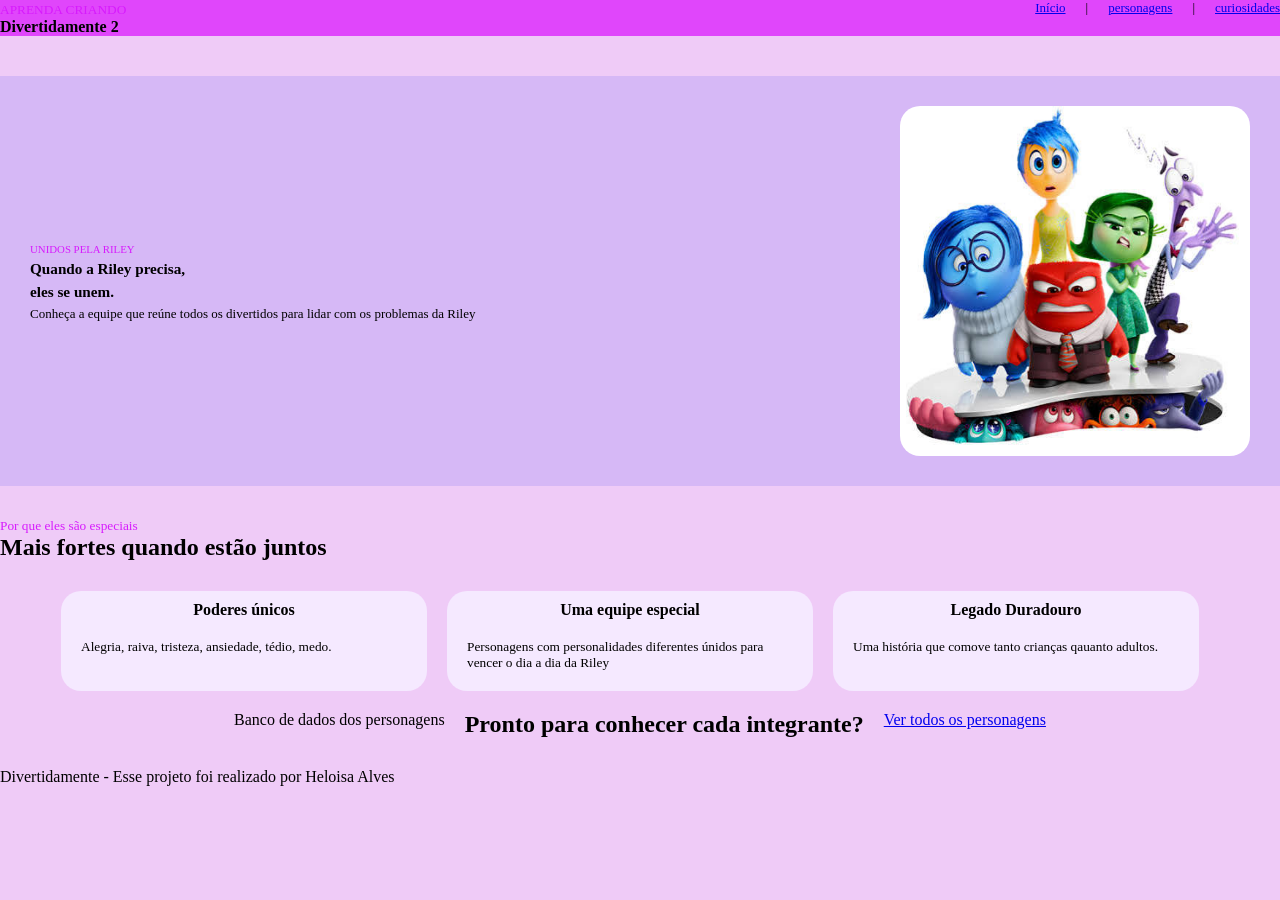
==== index.html @ 95b580fa "first commit" ====
<!DOCTYPE html>
<html lang="pt-BR">
    <head>
        <meta charset="UTF-8"/>
        <title>Projeto</title>
        <link rel="stylesheet" href="css/style.css"/>
    </head>
    <body>
        <header>
            <section id="aprenda">
            <small class="purple
            ">APRENDA CRIANDO</small>
            <h4>Divertidamente 2</h4>
            </section>

            <section id="menu">
                <a href="index.html">Início</a>
                <p>|</p>
                <a href="pages/personagens.html">personagens</a>
                <p>|</p>
                <a href="pages/curiosidades.html">curiosidades</a>
            </section>
        </header>

        <main>
            <section id="introducao">
                <article>
                    <small class="purple
                    "> UNIDOS PELA RILEY</small>
                    <h1>Quando a Riley precisa,</h1>
                    <h1>eles se unem.</h1>
                    <p>Conheça a equipe que reúne todos os divertidos para lidar com os problemas da Riley </p>
                </article>
                <img src="assets/img/logo1.png" alt="Imagem representando todos os personagem de Divertidamente"/>
            </section>

            <section id="galeria">
                    <article>
                    <small class="purple
                    ">Por que eles são especiais</small>
                    <h2>Mais fortes quando estão juntos</h2>
                </article>
            </section>

            <section id="fotos">
                <article class="foto">

                    <p>Poderes únicos</p>
                    <small class="descricao">Alegria, raiva, tristeza, ansiedade, tédio, medo.</small>
                 </article>
                <article class="foto">

                    <p>Uma equipe especial</p>
                     <small class="descricao">Personagens com personalidades diferentes únidos para vencer o dia a dia da Riley</small>
                </article>
                 <article class="foto">

                    <p>Legado Duradouro</p>
                    <small class="descricao">Uma história que comove tanto crianças qauanto adultos.</small>
                </article>
                <article id="banco"></article>
                <p>Banco de dados dos personagens</p>
                <h2> Pronto para conhecer cada integrante?</h2>
                <a href="pages/personagens.html">Ver todos os personagens</a>

        </main>
        <footer>
            <p>Divertidamente - Esse projeto foi realizado por Heloisa Alves</p>
        </footer>
    </body>
</html>
---- css/style.css ----
* {
    padding: 0;
    margin: 0;
    box-sizing: border-box;
}

body {
    font-family:Georgia, 'Times New Roman', Times, serif;
    background-color: rgb(239, 203, 247);

}

header {
    background-color: rgb(224, 70, 251);
    display: flex;
    justify-content: space-between;
    color: black;

    margin-bottom: 40px;
}

#introducao {
    display: flex;
    flex-direction: row;
    gap: 30px;
    padding: 30px;
    background-color: rgba(189, 165, 245, 0.5);
    align-items: center;
    justify-content: space-between;
    margin-bottom: 30px;
    line-height: 1.5;
}


#introducao h2 {
    margin-top: 10px;
    margin-bottom: 10px;
    line-height: normal;
}

#introducao {
    font-family:Georgia, 'Times New Roman', Times, serif;
    font-size: small;
    color: black;
}

#introducao img {
    border-radius: 20px;
    width: 350px;
    height: 350px;
}

#fotos {
    display: flex;
    flex-wrap: wrap;
    justify-content: center;
    padding: 30px;
    gap: 20px;
}

.foto {
    background-color: rgb(245, 233, 255);
    border-radius: 20px;
    width: 30%;
    flex-direction: row;
    justify-content: center;
    align-items: center;
}

.foto img {
    width: 100%;
    border-radius: 20px;
    height: 300px;
    object-fit: cover;
}

.foto p {
    margin-top: 10px;
    font-weight: bold;
    text-align: center;
}

.purple {
    color: rgb(215, 27, 253)
}


#menu {
   display: flex;
   gap:20px;
   font-size: small;
}

.descricao {
    padding: 20px;
    display: flex;
    align-items: center;
}

.banco {
    background-color: rgba(189, 165, 245, 0.5);
    align-items: center;
}
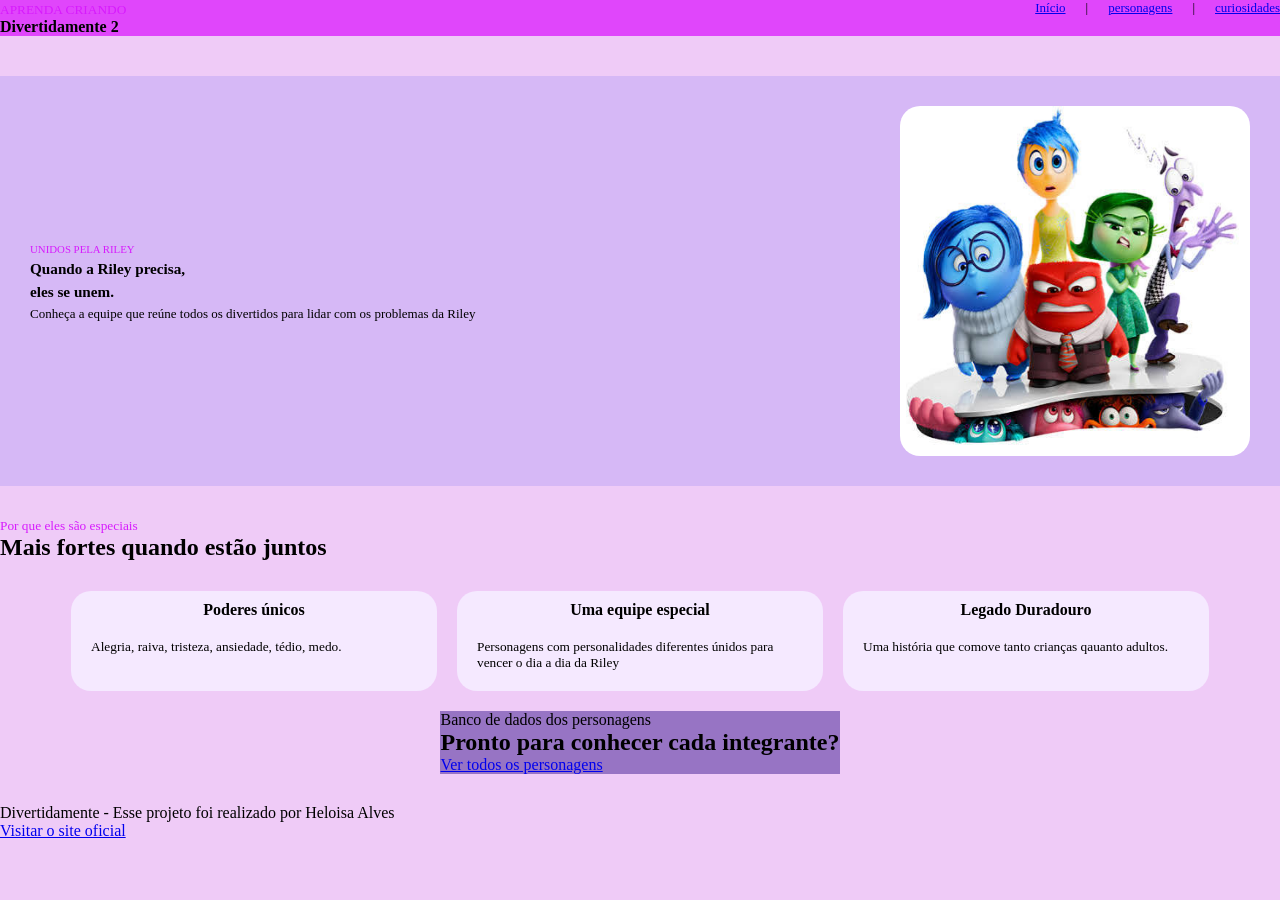
==== commit e0a31403: "feat: adiciona link" ====
--- a/index.html
+++ b/index.html
@@ -58,14 +58,21 @@
                     <p>Legado Duradouro</p>
                     <small class="descricao">Uma história que comove tanto crianças qauanto adultos.</small>
                 </article>
-                <article id="banco"></article>
+                <article id="banco">
                 <p>Banco de dados dos personagens</p>
                 <h2> Pronto para conhecer cada integrante?</h2>
                 <a href="pages/personagens.html">Ver todos os personagens</a>
-
+                </article>
         </main>
         <footer>
             <p>Divertidamente - Esse projeto foi realizado por Heloisa Alves</p>
+            <a
+  href="https://www.disney.com.br/filmes/divertidamente-2"
+  target="_blank"
+  rel="noreferrer"
+>
+  Visitar o site oficial
+</a>
         </footer>
     </body>
 </html>
--- a/css/style.css
+++ b/css/style.css
@@ -97,7 +97,8 @@
     align-items: center;
 }
 
-.banco {
-    background-color: rgba(189, 165, 245, 0.5);
+#banco {
+    background-color: rgba(64, 30, 145, 0.5);
     align-items: center;
+    
 }
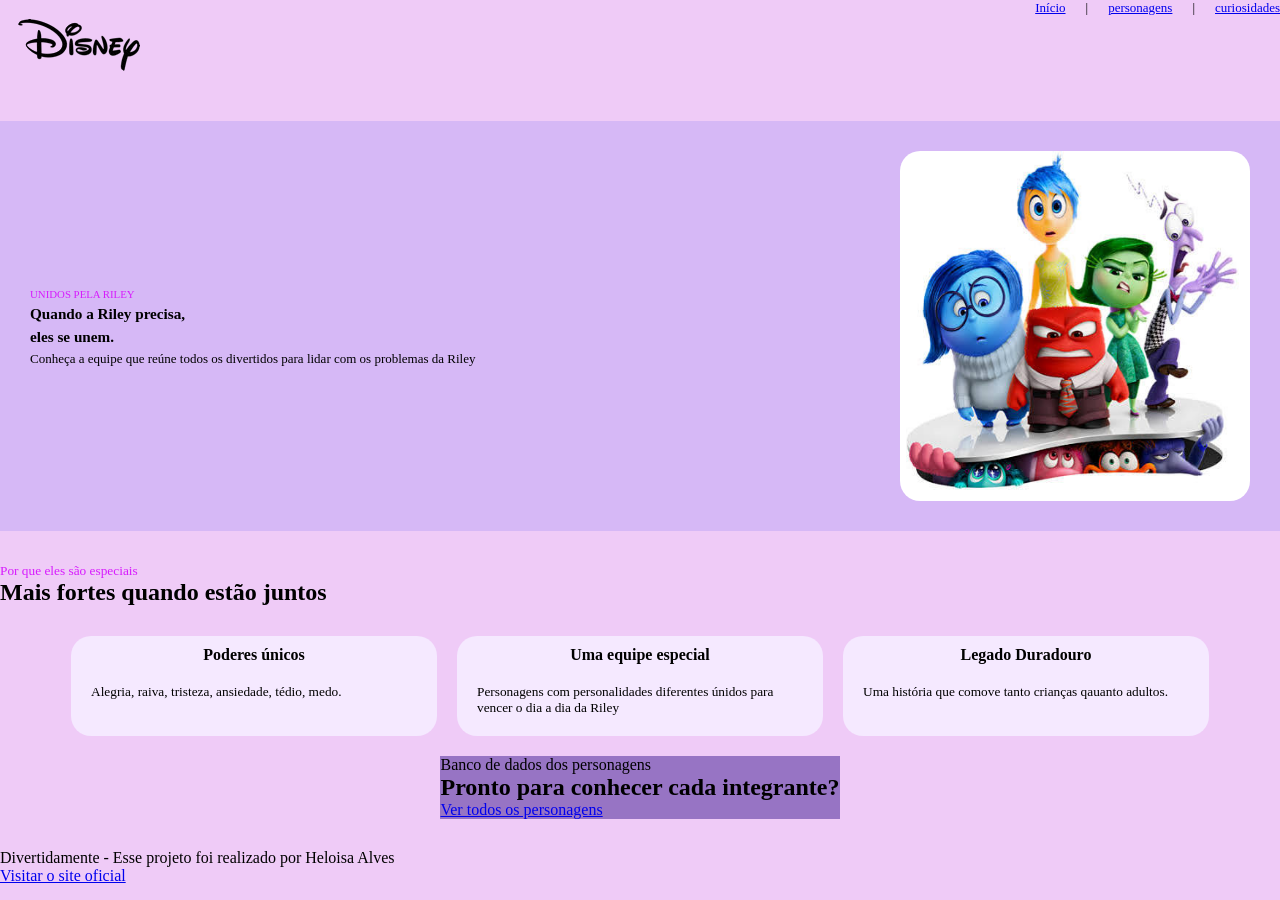
==== commit 69266406: "feat: adiciona imagem ao projeto" ====
--- a/index.html
+++ b/index.html
@@ -7,11 +7,7 @@
     </head>
     <body>
         <header>
-            <section id="aprenda">
-            <small class="purple
-            ">APRENDA CRIANDO</small>
-            <h4>Divertidamente 2</h4>
-            </section>
+             <img src="assets/img/disney.png" alt="Imagem representando todos os personagem de Divertidamente"/>
 
             <section id="menu">
                 <a href="index.html">Início</a>
--- a/css/style.css
+++ b/css/style.css
@@ -11,7 +11,6 @@
 }
 
 header {
-    background-color: rgb(224, 70, 251);
     display: flex;
     justify-content: space-between;
     color: black;
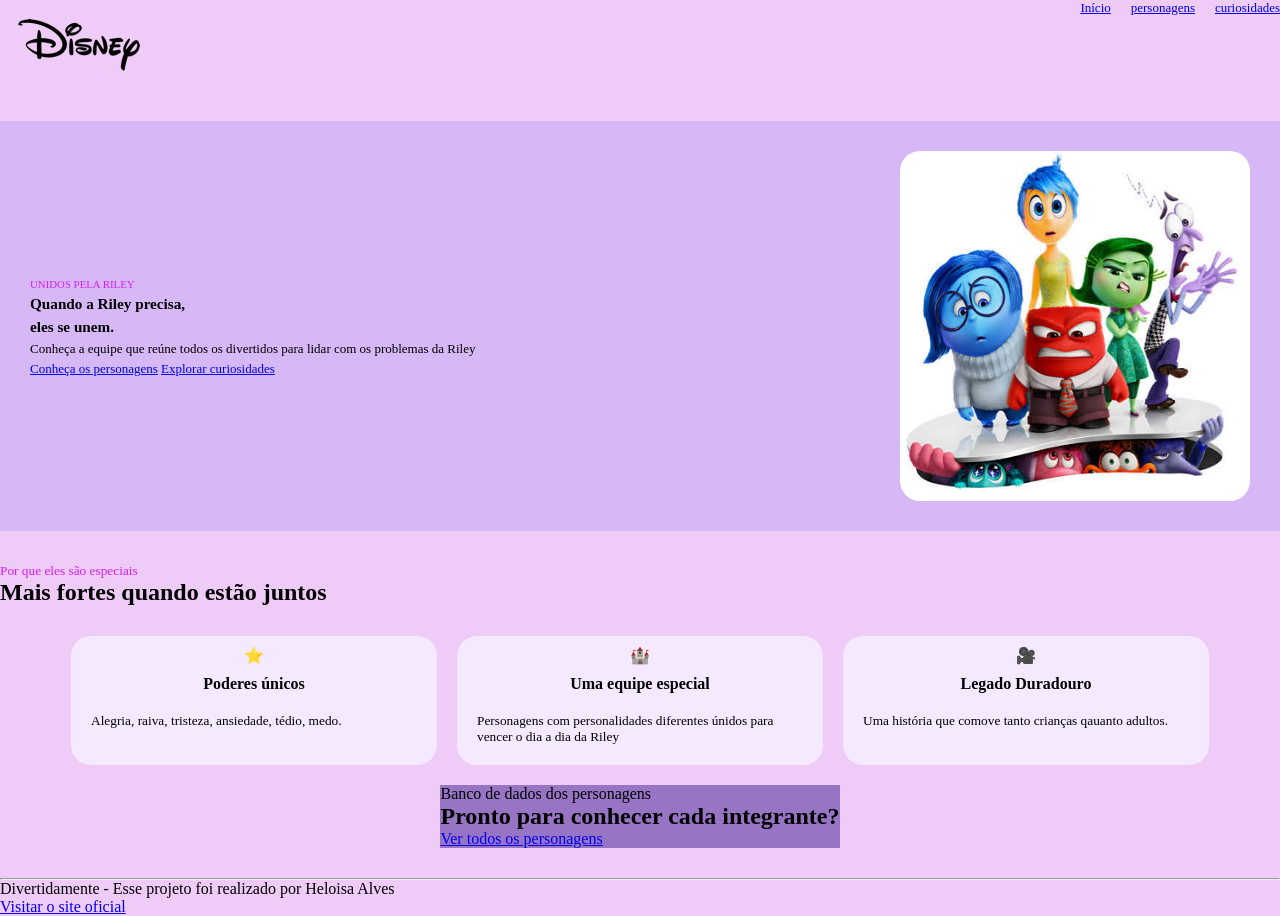
==== commit 76469376: "feat: arruma paginas" ====
--- a/index.html
+++ b/index.html
@@ -7,13 +7,11 @@
     </head>
     <body>
         <header>
-             <img src="assets/img/disney.png" alt="Imagem representando todos os personagem de Divertidamente"/>
+             <img src="assets/img/disney.png" alt="Logo da Disney"/>
 
             <section id="menu">
                 <a href="index.html">Início</a>
-                <p>|</p>
                 <a href="pages/personagens.html">personagens</a>
-                <p>|</p>
                 <a href="pages/curiosidades.html">curiosidades</a>
             </section>
         </header>
@@ -26,7 +24,12 @@
                     <h1>Quando a Riley precisa,</h1>
                     <h1>eles se unem.</h1>
                     <p>Conheça a equipe que reúne todos os divertidos para lidar com os problemas da Riley </p>
+                    <section>
+                    <a href="pages/personagens.html">Conheça os personagens</a>
+                    <a href="pages/curiosidades.html">Explorar curiosidades</a>
+                    </section>
                 </article>
+                
                 <img src="assets/img/logo1.png" alt="Imagem representando todos os personagem de Divertidamente"/>
             </section>
 
@@ -40,32 +43,37 @@
 
             <section id="fotos">
                 <article class="foto">
-
+                    <p>⭐️​</p>
                     <p>Poderes únicos</p>
                     <small class="descricao">Alegria, raiva, tristeza, ansiedade, tédio, medo.</small>
                  </article>
+
                 <article class="foto">
-
+                    <p>🏰</p>
                     <p>Uma equipe especial</p>
                      <small class="descricao">Personagens com personalidades diferentes únidos para vencer o dia a dia da Riley</small>
                 </article>
-                 <article class="foto">
 
+                <article class="foto">
+                    <p>🎥</p>
                     <p>Legado Duradouro</p>
                     <small class="descricao">Uma história que comove tanto crianças qauanto adultos.</small>
                 </article>
+
+            <section id="banco-card">
                 <article id="banco">
                 <p>Banco de dados dos personagens</p>
                 <h2> Pronto para conhecer cada integrante?</h2>
                 <a href="pages/personagens.html">Ver todos os personagens</a>
                 </article>
+            </section>
         </main>
+        <hr>
         <footer>
             <p>Divertidamente - Esse projeto foi realizado por Heloisa Alves</p>
             <a
   href="https://www.disney.com.br/filmes/divertidamente-2"
-  target="_blank"
-  rel="noreferrer"
+
 >
   Visitar o site oficial
 </a>
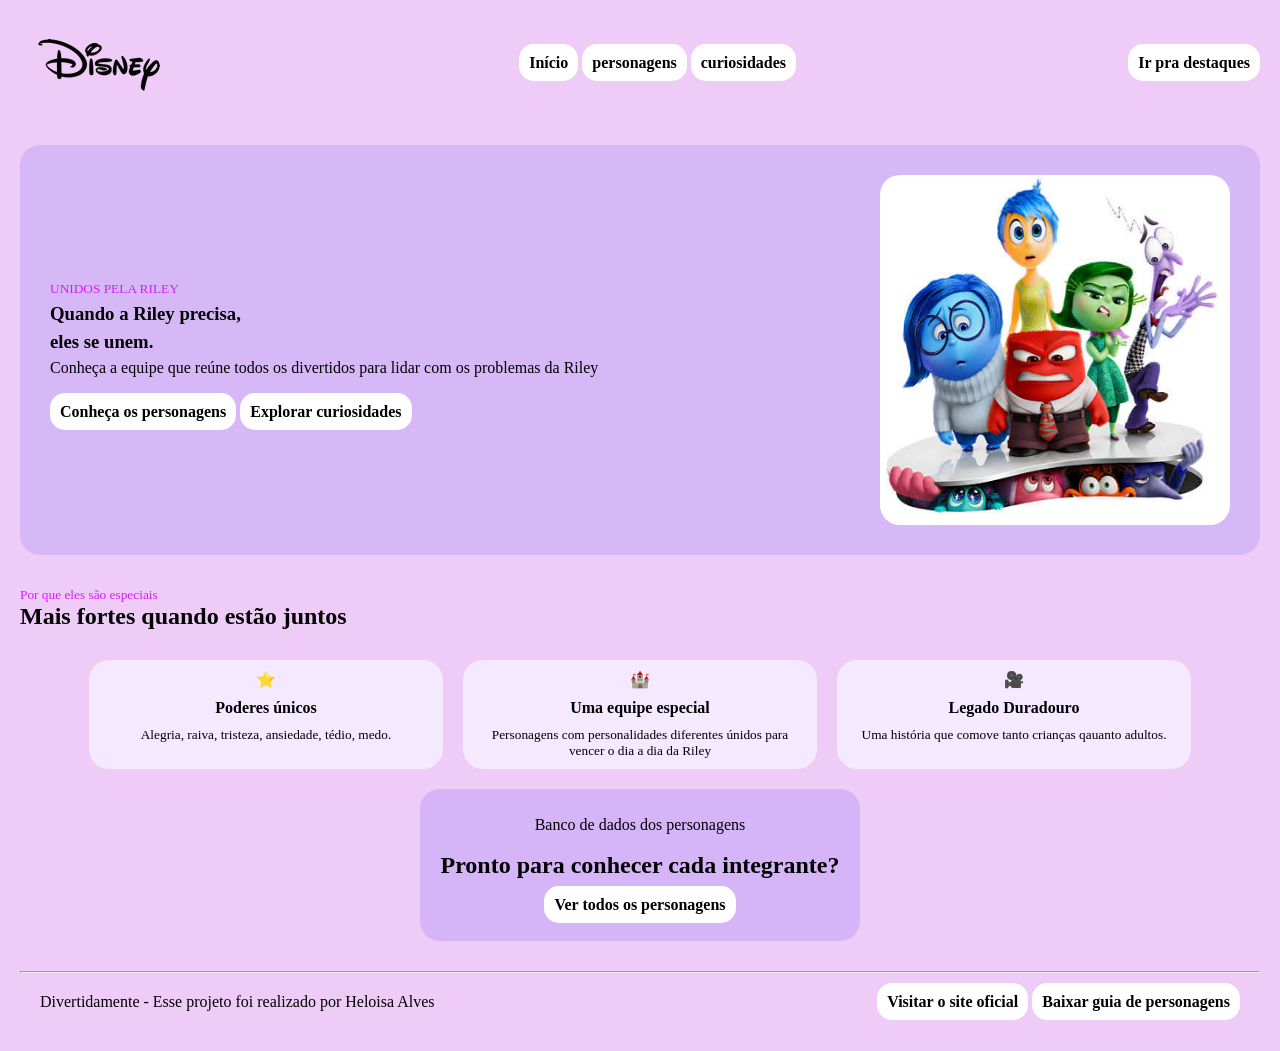
==== commit 0136fd81: "feat: arruma index e css" ====
--- a/index.html
+++ b/index.html
@@ -7,12 +7,16 @@
     </head>
     <body>
         <header>
-             <img src="assets/img/disney.png" alt="Logo da Disney"/>
-
+            <section>
+                <img src="assets/img/disney.png" alt="Logo da Disney"/>
+            </section>
             <section id="menu">
                 <a href="index.html">Início</a>
                 <a href="pages/personagens.html">personagens</a>
                 <a href="pages/curiosidades.html">curiosidades</a>
+            </section>
+            <section id="destaques">
+                <a href="#galeria">Ir pra destaques</a>
             </section>
         </header>
 
@@ -29,7 +33,7 @@
                     <a href="pages/curiosidades.html">Explorar curiosidades</a>
                     </section>
                 </article>
-                
+
                 <img src="assets/img/logo1.png" alt="Imagem representando todos os personagem de Divertidamente"/>
             </section>
 
@@ -70,13 +74,12 @@
         </main>
         <hr>
         <footer>
+
             <p>Divertidamente - Esse projeto foi realizado por Heloisa Alves</p>
-            <a
-  href="https://www.disney.com.br/filmes/divertidamente-2"
-
->
-  Visitar o site oficial
-</a>
+            <section id="links">
+                <a href="https://www.disney.com.br/filmes/divertidamente-2">Visitar o site oficial</a>
+                <a href="assets/divertidamente.txt" download>Baixar guia de personagens</a>
+            </section>
         </footer>
     </body>
 </html>
--- a/css/style.css
+++ b/css/style.css
@@ -7,18 +7,18 @@
 body {
     font-family:Georgia, 'Times New Roman', Times, serif;
     background-color: rgb(239, 203, 247);
-
+    padding: 20px;
 }
 
 header {
     display: flex;
     justify-content: space-between;
-    color: black;
-
+    align-items: center;
     margin-bottom: 40px;
 }
 
 #introducao {
+    border-radius: 20px;
     display: flex;
     flex-direction: row;
     gap: 30px;
@@ -36,17 +36,13 @@
     margin-bottom: 10px;
     line-height: normal;
 }
-
-#introducao {
-    font-family:Georgia, 'Times New Roman', Times, serif;
-    font-size: small;
-    color: black;
-}
-
 #introducao img {
     border-radius: 20px;
     width: 350px;
     height: 350px;
+}
+#introducao p {
+margin-bottom: 20px;
 }
 
 #fotos {
@@ -66,12 +62,7 @@
     align-items: center;
 }
 
-.foto img {
-    width: 100%;
-    border-radius: 20px;
-    height: 300px;
-    object-fit: cover;
-}
+
 
 .foto p {
     margin-top: 10px;
@@ -84,20 +75,54 @@
 }
 
 
-#menu {
-   display: flex;
-   gap:20px;
-   font-size: small;
+
+
+#menu a,  #destaques a{
+    background-color: white;
+    text-decoration: none;
+    color: black;
+    padding: 10px;
+    border-radius: 15px;
+    font-weight: bold;
 }
 
+
 .descricao {
-    padding: 20px;
+    padding: 10px;
     display: flex;
+    flex-direction: column;
     align-items: center;
+    text-align: center;
 }
 
 #banco {
-    background-color: rgba(64, 30, 145, 0.5);
+    background-color: rgba(187, 160, 250, 0.5);
     align-items: center;
-    
+    padding: 20px;
+    border-radius: 20px;
+    text-align: center;
+    line-height: 2;
+
 }
+footer a {
+    background-color: white;
+    text-decoration: none;
+    color: black;
+    padding: 10px;
+    border-radius: 15px;
+    font-weight: bold;
+}
+main a {
+    background-color: white;
+    text-decoration: none;
+    color: black;
+    padding: 10px;
+    border-radius: 15px;
+    font-weight: bold;
+}
+footer {
+    display: flex;
+    justify-content: space-between;
+    align-items: center;
+    padding: 20px;
+}
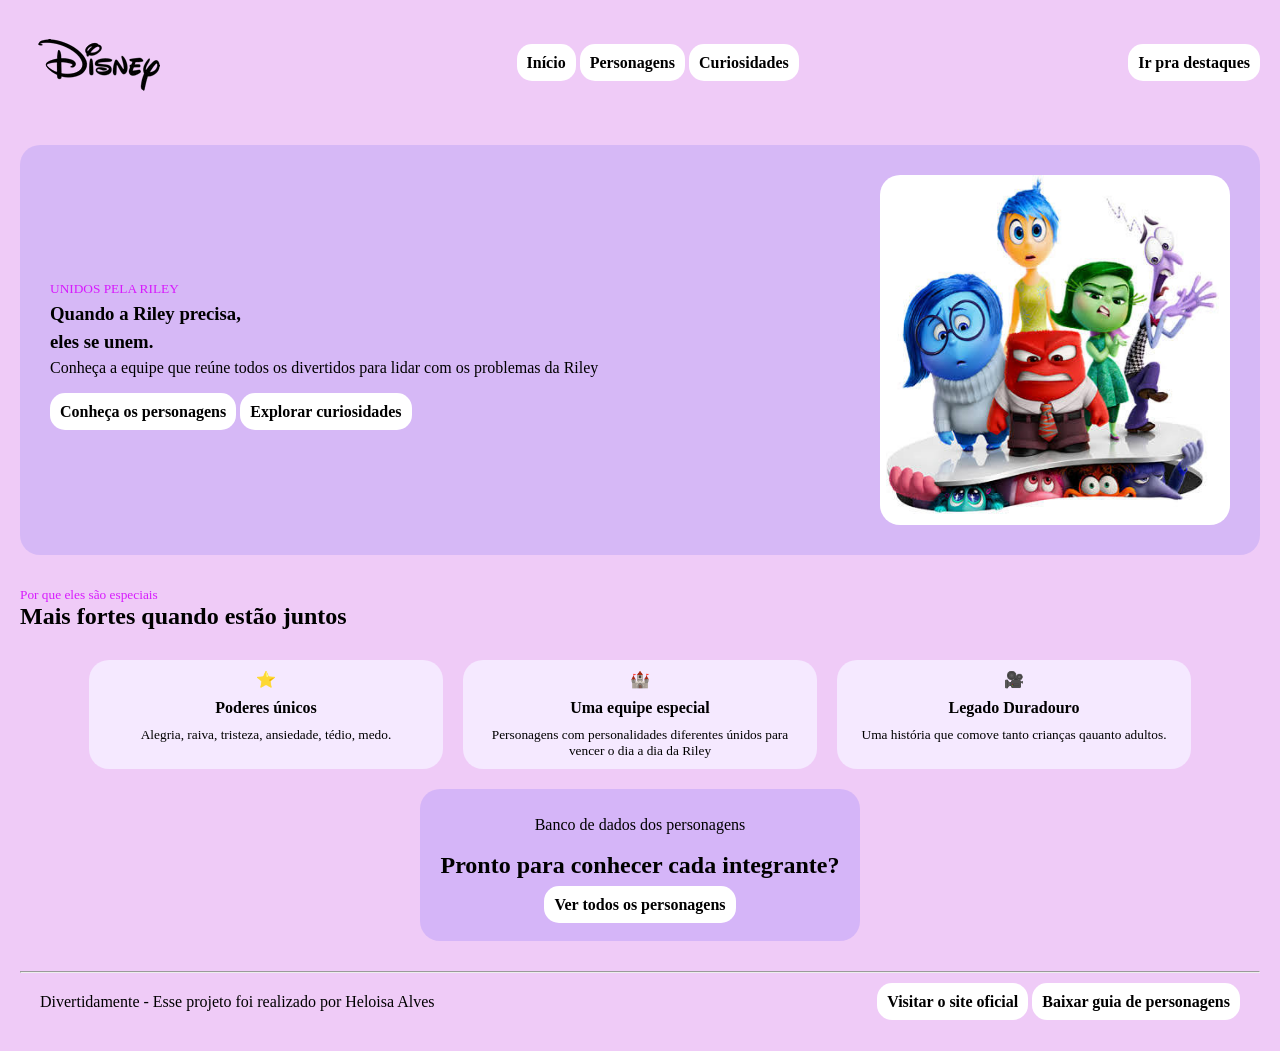
==== commit 14f93404: "fix:padronuza maiúsculas dos botões do menu" ====
--- a/index.html
+++ b/index.html
@@ -12,8 +12,8 @@
             </section>
             <section id="menu">
                 <a href="index.html">Início</a>
-                <a href="pages/personagens.html">personagens</a>
-                <a href="pages/curiosidades.html">curiosidades</a>
+                <a href="pages/personagens.html">Personagens</a>
+                <a href="pages/curiosidades.html">Curiosidades</a>
             </section>
             <section id="destaques">
                 <a href="#galeria">Ir pra destaques</a>
--- a/css/style.css
+++ b/css/style.css
@@ -17,6 +17,8 @@
     margin-bottom: 40px;
 }
 
+
+
 #introducao {
     border-radius: 20px;
     display: flex;
@@ -30,17 +32,18 @@
     line-height: 1.5;
 }
 
-
 #introducao h2 {
     margin-top: 10px;
     margin-bottom: 10px;
     line-height: normal;
 }
+
 #introducao img {
     border-radius: 20px;
     width: 350px;
     height: 350px;
 }
+
 #introducao p {
 margin-bottom: 20px;
 }
@@ -62,8 +65,6 @@
     align-items: center;
 }
 
-
-
 .foto p {
     margin-top: 10px;
     font-weight: bold;
@@ -74,10 +75,7 @@
     color: rgb(215, 27, 253)
 }
 
-
-
-
-#menu a,  #destaques a{
+#menu a,  #destaques a, #banco a{
     background-color: white;
     text-decoration: none;
     color: black;
@@ -86,6 +84,14 @@
     font-weight: bold;
 }
 
+#introducao a{
+background-color: white;
+    text-decoration: none;
+    color: black;
+    padding: 10px;
+    border-radius: 15px;
+    font-weight: bold;
+}
 
 .descricao {
     padding: 10px;
@@ -112,14 +118,7 @@
     border-radius: 15px;
     font-weight: bold;
 }
-main a {
-    background-color: white;
-    text-decoration: none;
-    color: black;
-    padding: 10px;
-    border-radius: 15px;
-    font-weight: bold;
-}
+
 footer {
     display: flex;
     justify-content: space-between;
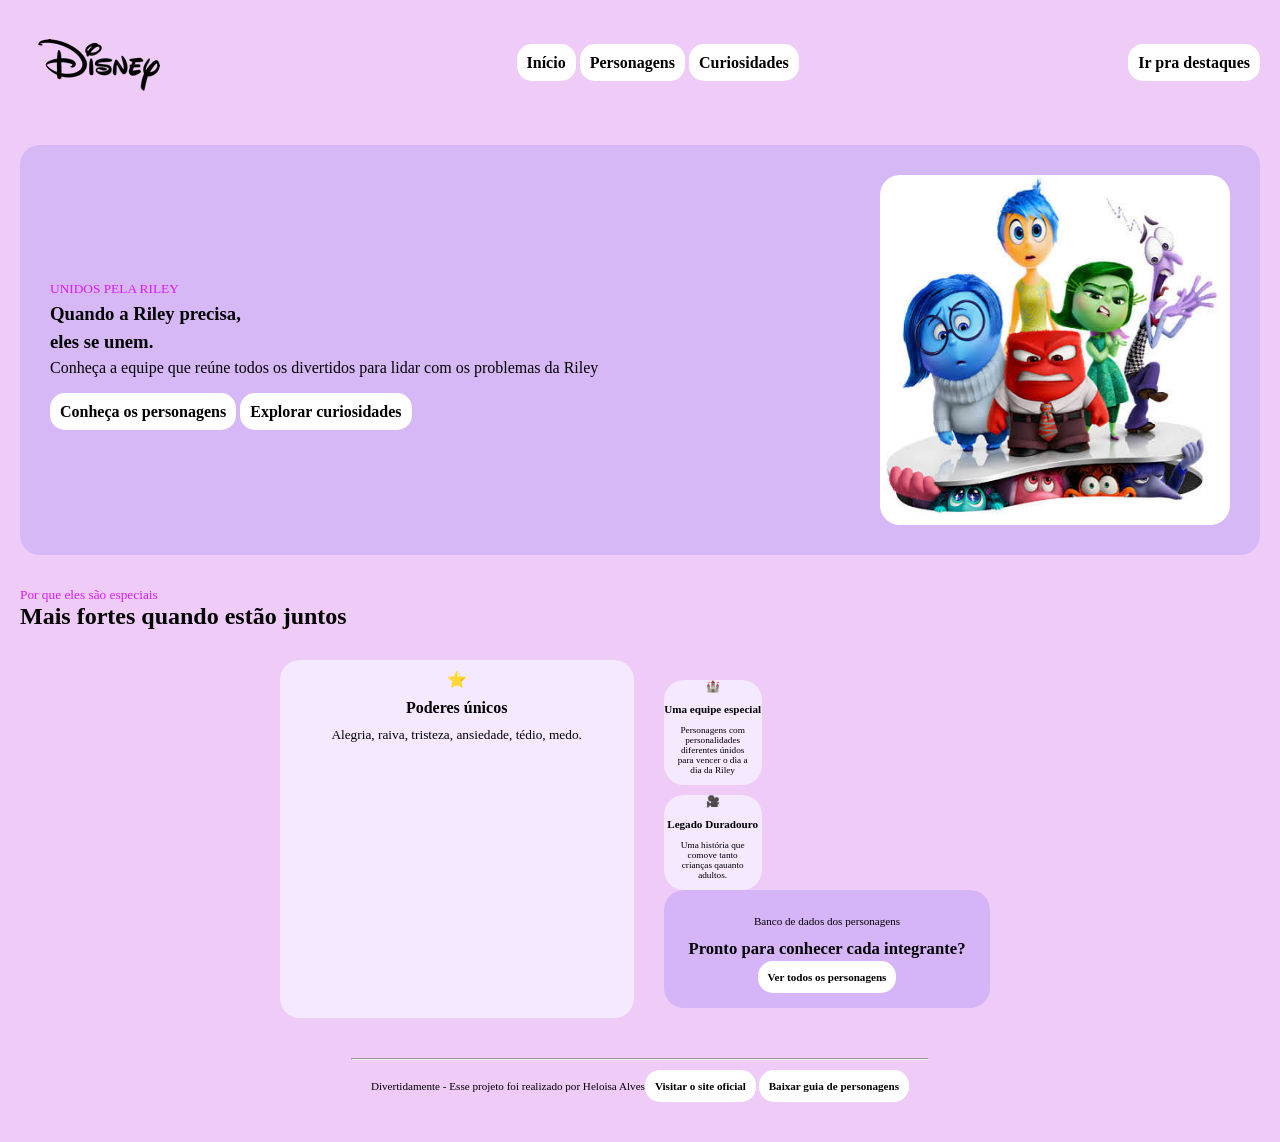
==== commit c042b414: "fix: corrige identecao" ====
--- a/index.html
+++ b/index.html
@@ -38,9 +38,8 @@
             </section>
 
             <section id="galeria">
-                    <article>
-                    <small class="purple
-                    ">Por que eles são especiais</small>
+                <article>
+                    <small class="purple">Por que eles são especiais</small>
                     <h2>Mais fortes quando estão juntos</h2>
                 </article>
             </section>
@@ -49,13 +48,13 @@
                 <article class="foto">
                     <p>⭐️​</p>
                     <p>Poderes únicos</p>
-                    <small class="descricao">Alegria, raiva, tristeza, ansiedade, tédio, medo.</small>
-                 </article>
+                    <small class="descricao">Alegria, raiva, tristeza, ansiedade, tédio, medo.<small>
+                </article>
 
                 <article class="foto">
                     <p>🏰</p>
                     <p>Uma equipe especial</p>
-                     <small class="descricao">Personagens com personalidades diferentes únidos para vencer o dia a dia da Riley</small>
+                    <small class="descricao">Personagens com personalidades diferentes únidos para vencer o dia a dia da Riley</small>
                 </article>
 
                 <article class="foto">
@@ -66,15 +65,15 @@
 
             <section id="banco-card">
                 <article id="banco">
-                <p>Banco de dados dos personagens</p>
-                <h2> Pronto para conhecer cada integrante?</h2>
-                <a href="pages/personagens.html">Ver todos os personagens</a>
+                    <p>Banco de dados dos personagens</p>
+                    <h2> Pronto para conhecer cada integrante?</h2>
+                    <a href="pages/personagens.html">Ver todos os personagens</a>
                 </article>
             </section>
         </main>
         <hr>
+
         <footer>
-
             <p>Divertidamente - Esse projeto foi realizado por Heloisa Alves</p>
             <section id="links">
                 <a href="https://www.disney.com.br/filmes/divertidamente-2">Visitar o site oficial</a>
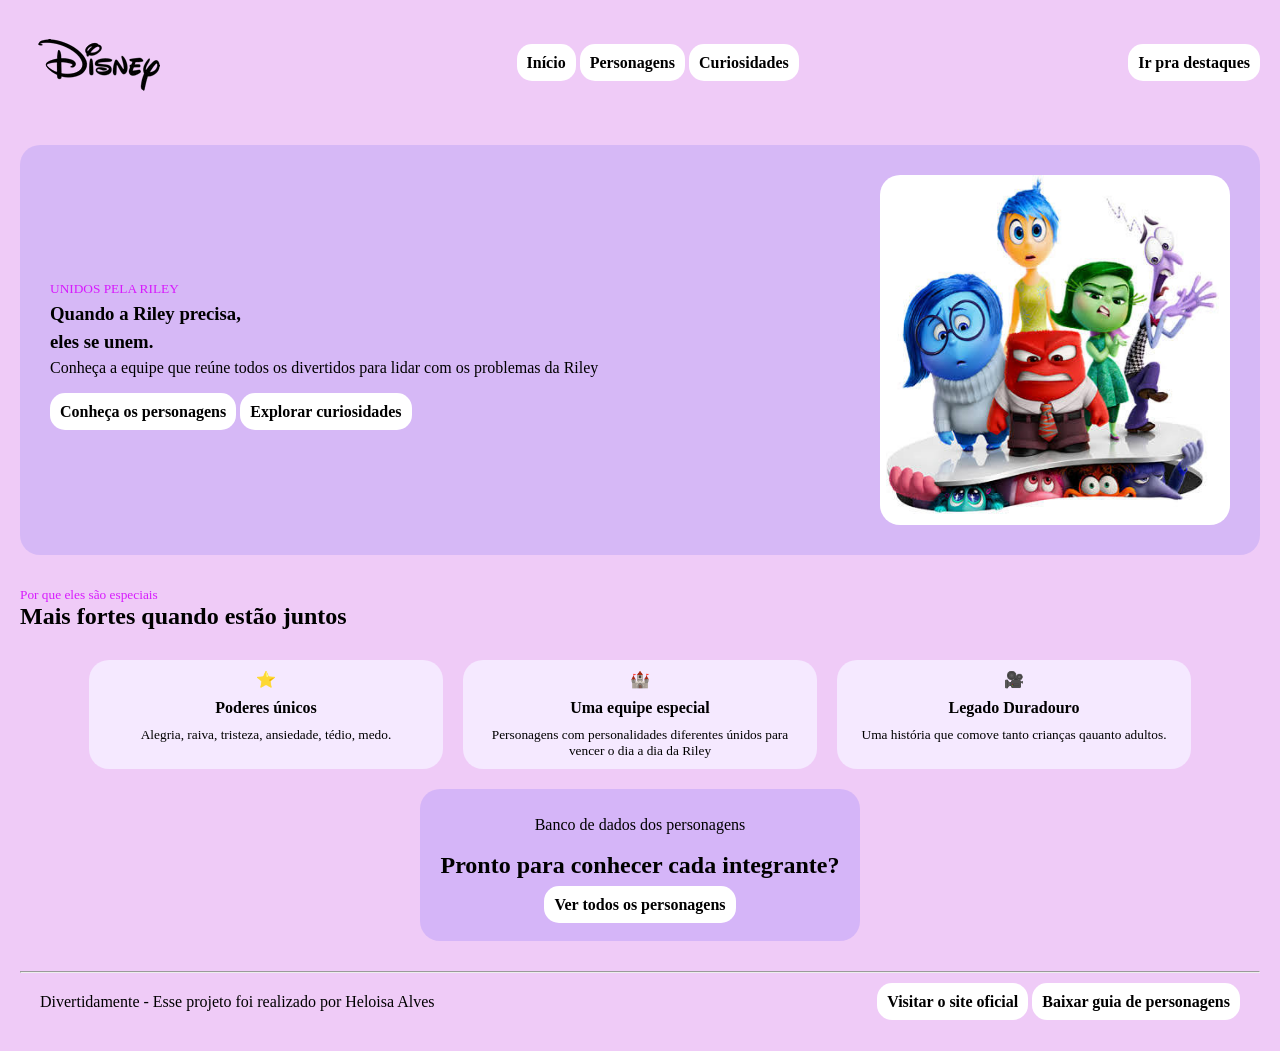
==== commit 0256017e: "fix:corrige detalhes do index" ====
--- a/index.html
+++ b/index.html
@@ -38,8 +38,9 @@
             </section>
 
             <section id="galeria">
-                <article>
-                    <small class="purple">Por que eles são especiais</small>
+                    <article>
+                    <small class="purple
+                    ">Por que eles são especiais</small>
                     <h2>Mais fortes quando estão juntos</h2>
                 </article>
             </section>
@@ -48,13 +49,13 @@
                 <article class="foto">
                     <p>⭐️​</p>
                     <p>Poderes únicos</p>
-                    <small class="descricao">Alegria, raiva, tristeza, ansiedade, tédio, medo.<small>
-                </article>
+                    <small class="descricao">Alegria, raiva, tristeza, ansiedade, tédio, medo.</small>
+                 </article>
 
                 <article class="foto">
                     <p>🏰</p>
                     <p>Uma equipe especial</p>
-                    <small class="descricao">Personagens com personalidades diferentes únidos para vencer o dia a dia da Riley</small>
+                     <small class="descricao">Personagens com personalidades diferentes únidos para vencer o dia a dia da Riley</small>
                 </article>
 
                 <article class="foto">
@@ -65,15 +66,15 @@
 
             <section id="banco-card">
                 <article id="banco">
-                    <p>Banco de dados dos personagens</p>
-                    <h2> Pronto para conhecer cada integrante?</h2>
-                    <a href="pages/personagens.html">Ver todos os personagens</a>
+                <p>Banco de dados dos personagens</p>
+                <h2> Pronto para conhecer cada integrante?</h2>
+                <a href="pages/personagens.html">Ver todos os personagens</a>
                 </article>
             </section>
         </main>
         <hr>
+        <footer>
 
-        <footer>
             <p>Divertidamente - Esse projeto foi realizado por Heloisa Alves</p>
             <section id="links">
                 <a href="https://www.disney.com.br/filmes/divertidamente-2">Visitar o site oficial</a>
@@ -81,4 +82,4 @@
             </section>
         </footer>
     </body>
-</html>
+</html>
